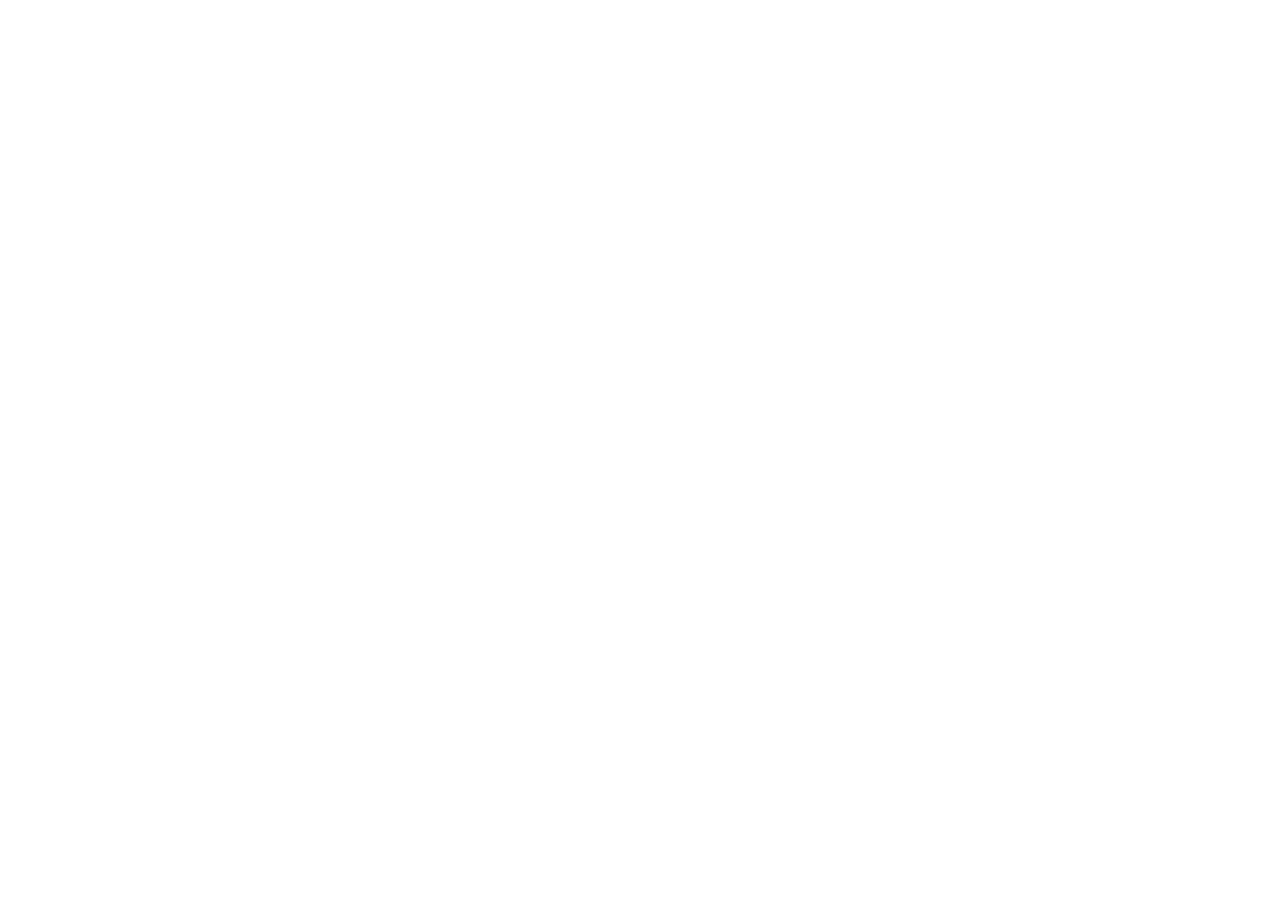
==== index.html @ d48bb102 "[Phase 1/Task 1] Scaffold ArenaOne booking system - file structure and stubs === TECHNICAL CHANGES =" ====
<!DOCTYPE html>
<html lang="en">
<head>
  <meta charset="utf-8">
  <meta name="viewport" content="width=device-width, initial-scale=1">
  <title>ArenaOne — Book your court</title>
  <link rel="preconnect" href="https://fonts.googleapis.com">
  <link rel="preconnect" href="https://fonts.gstatic.com" crossorigin>
  <link href="https://fonts.googleapis.com/css2?family=Archivo:wght@400;500;600;700;800;900&display=swap" rel="stylesheet">
  <link rel="stylesheet" href="css/base.css">
  <link rel="stylesheet" href="css/landing.css">
</head>
<body>
  <!-- Landing markup built in Phase 2 -->
  <script src="js/data.js"></script>
  <script src="js/landing.js"></script>
</body>
</html>
---- css/base.css ----
/* base.css — design tokens, reset, shared components (Phase 1) */
---- css/landing.css ----
/* landing.css — hero, timetable grid, chips, selection bar, mobile nav (Phase 2) */
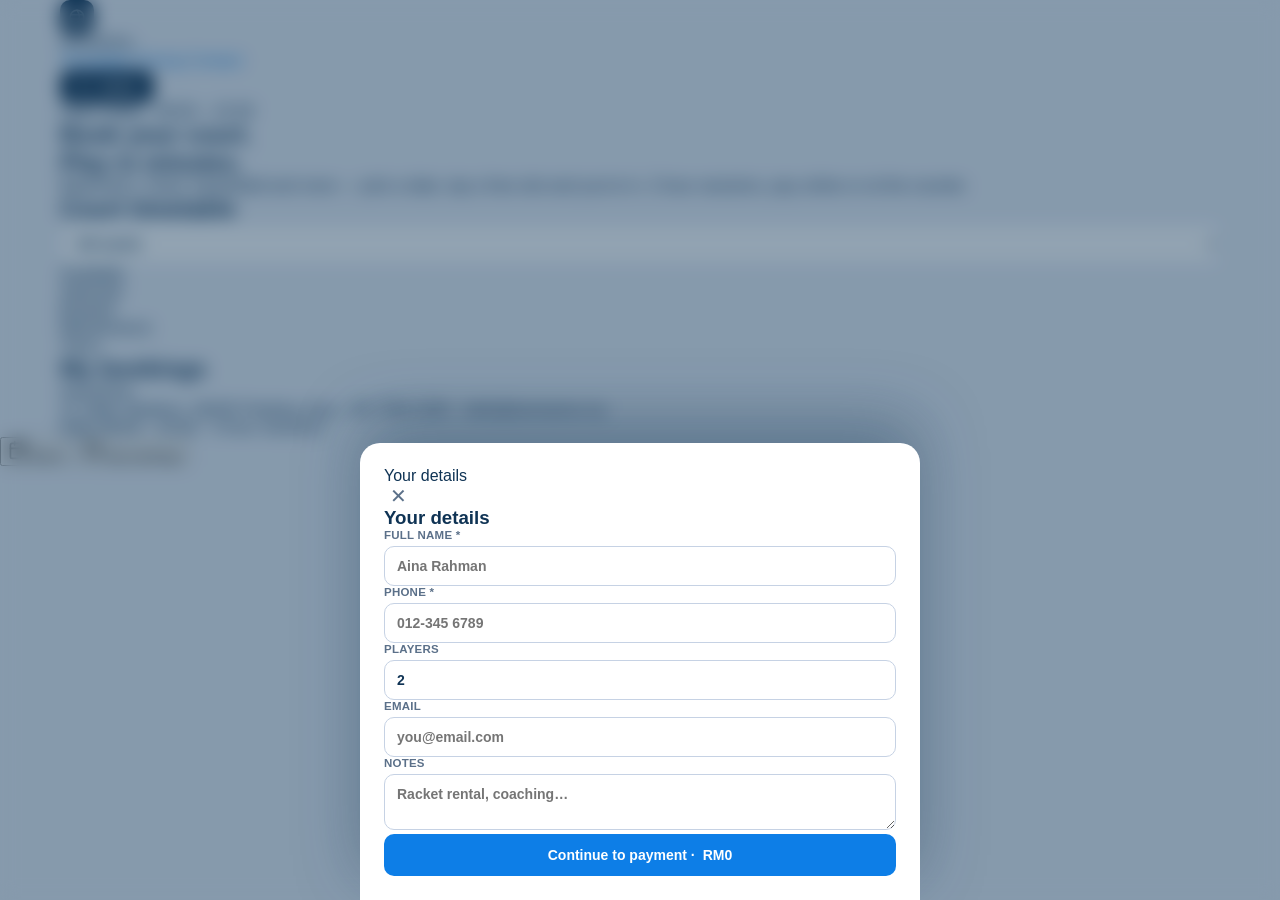
==== commit 452e94ba: "[Phase 2/Task 1] Build landing page markup === TECHNICAL CHANGES === - index.html: sticky header (lo" ====
--- a/index.html
+++ b/index.html
@@ -11,8 +11,175 @@
   <link rel="stylesheet" href="css/landing.css">
 </head>
 <body>
-  <!-- Landing markup built in Phase 2 -->
-  <script src="js/data.js"></script>
-  <script src="js/landing.js"></script>
+
+<div class="page" id="tab-book">
+
+  <!-- ============ HEADER ============ -->
+  <header class="site-header">
+    <div class="wrap header-inner">
+      <div class="brand">
+        <div class="logo-mark" style="width:34px;height:34px">
+          <svg width="18" height="18" viewBox="0 0 24 24" fill="none" stroke="#FFFFFF" stroke-width="2" stroke-linecap="round"><circle cx="12" cy="12" r="9"></circle><path d="M12 3a14 14 0 0 1 0 18M3.5 9h17M3.5 15h17"></path></svg>
+        </div>
+        <div class="brand-name" id="venueName">ArenaOne</div>
+      </div>
+      <nav class="desk-nav">
+        <a href="#timetable" class="nav-on">Timetable</a>
+        <a href="#timetable">Pricing</a>
+        <a href="#foot">Contact</a>
+      </nav>
+      <a class="btn btn-navy" href="admin.html">
+        <svg width="14" height="14" viewBox="0 0 24 24" fill="none" stroke="currentColor" stroke-width="2.2" stroke-linecap="round"><path d="M16 21v-2a4 4 0 0 0-4-4H7a4 4 0 0 0-4 4v2"></path><circle cx="9.5" cy="7" r="4"></circle><path d="M17 8l2 2 4-4" transform="translate(-2 2)"></path></svg>
+        Admin
+      </a>
+    </div>
+  </header>
+
+  <!-- ============ HERO ============ -->
+  <section class="hero">
+    <div class="wrap hero-inner">
+      <div class="hero-copy">
+        <div class="hero-badge"><span class="dot"></span> Open today · 08:00 – 22:00</div>
+        <h1>Book your court.<br>Play in minutes.</h1>
+        <p>Badminton, futsal, basketball and more — pick a date, tap a free slot and you're in. 2-hour sessions, pay online or at the counter.</p>
+      </div>
+      <div class="hero-stats" id="heroStats"><!-- filled by landing.js --></div>
+    </div>
+  </section>
+
+  <!-- ============ TIMETABLE ============ -->
+  <section id="timetable" class="timetable">
+    <div class="wrap">
+      <div class="tt-head">
+        <h2>Court timetable</h2>
+        <div class="tt-date" id="dateLabel"></div>
+      </div>
+
+      <div class="chips-row" id="dayChips"><!-- day chips by landing.js --></div>
+
+      <div class="filters">
+        <div class="chips-row wrap-chips" id="sportChips"><!-- sport chips by landing.js --></div>
+        <select class="select court-filter" id="courtFilter">
+          <option value="all">All courts</option>
+        </select>
+      </div>
+
+      <div class="legend">
+        <div class="lg"><span class="sw sw-avail"></span>Available</div>
+        <div class="lg"><span class="sw sw-sel"></span>Selected</div>
+        <div class="lg"><span class="sw sw-booked"></span>Booked</div>
+        <div class="lg"><span class="sw sw-maint"></span>Maintenance</div>
+        <div class="lg"><span class="sw sw-yours"></span>Yours</div>
+      </div>
+
+      <div class="grid-card">
+        <div class="grid-scroll" id="grid"><!-- timetable grid by landing.js --></div>
+      </div>
+    </div>
+  </section>
+
+  <!-- ============ MY BOOKINGS (mobile tab) ============ -->
+  <section class="my-bookings" id="tab-mine">
+    <div class="wrap narrow">
+      <h2>My bookings</h2>
+      <div id="myBookings"><!-- filled by landing.js --></div>
+      <div class="empty" id="myBookingsEmpty" hidden>No bookings yet — pick a slot in the Book tab.</div>
+    </div>
+  </section>
+
+  <!-- ============ FOOTER ============ -->
+  <footer id="foot" class="site-footer">
+    <div class="wrap footer-inner">
+      <div>
+        <div class="foot-name" id="footName">ArenaOne</div>
+        <div class="foot-addr">12 Jalan Stadium, 46200 Petaling Jaya · 03-7784 2200 · hello@arenaone.my</div>
+      </div>
+      <div class="foot-hours">Daily 08:00 – 22:00 · 2-hour sessions</div>
+    </div>
+  </footer>
+</div>
+
+<!-- ============ SELECTION BAR ============ -->
+<div class="sel-bar" id="selBar" hidden>
+  <div class="sel-summary" id="selSummary">0 slots · RM0</div>
+  <div class="sel-actions">
+    <button class="btn sel-clear" id="selClear">Clear</button>
+    <button class="btn sel-book" id="selBook">Book now</button>
+  </div>
+</div>
+
+<!-- ============ MOBILE BOTTOM NAV ============ -->
+<nav class="bottom-nav" id="landNav">
+  <button class="nav-item active" data-tab="book">
+    <svg width="20" height="20" viewBox="0 0 24 24" fill="none" stroke="currentColor" stroke-width="2" stroke-linecap="round" stroke-linejoin="round"><rect x="3" y="4" width="18" height="18" rx="2"></rect><path d="M16 2v4M8 2v4M3 10h18"></path></svg>
+    <span>Book</span>
+  </button>
+  <button class="nav-item" data-tab="mine">
+    <svg width="20" height="20" viewBox="0 0 24 24" fill="none" stroke="currentColor" stroke-width="2" stroke-linecap="round" stroke-linejoin="round"><path d="M4 6a2 2 0 0 1 2-2h12a2 2 0 0 1 2 2v3a2 2 0 0 0 0 6v3a2 2 0 0 1-2 2H6a2 2 0 0 1-2-2v-3a2 2 0 0 0 0-6z"></path></svg>
+    <span>My bookings</span>
+  </button>
+</nav>
+
+<!-- ============ BOOKING MODAL ============ -->
+<div class="modal-overlay sheet" id="bookingModal" hidden>
+  <div class="modal bottom-sheet" id="bookingSheet">
+    <div class="sheet-head">
+      <div class="steps">
+        <span class="step-dot" data-step="1"></span>
+        <span class="step-dot" data-step="2"></span>
+        <span class="step-dot" data-step="3"></span>
+        <span class="step-label" id="stepLabel">Your details</span>
+      </div>
+      <button class="modal-close" id="bookingClose">✕</button>
+    </div>
+
+    <!-- STEP 1 -->
+    <div class="book-step" id="bookStep1">
+      <h3>Your details</h3>
+      <p class="sub" id="step1Sub"></p>
+      <div class="sel-chips" id="selectedList"></div>
+      <div class="form-grid">
+        <div class="field span2"><label class="label">FULL NAME *</label><input class="input" id="fName" placeholder="Aina Rahman"></div>
+        <div class="field"><label class="label">PHONE *</label><input class="input" id="fPhone" placeholder="012-345 6789"></div>
+        <div class="field"><label class="label">PLAYERS</label><input class="input" id="fPlayers" type="number" min="1" max="22" value="2"></div>
+        <div class="field span2"><label class="label">EMAIL</label><input class="input" id="fEmail" placeholder="you@email.com"></div>
+        <div class="field span2"><label class="label">NOTES</label><textarea class="textarea" id="fNotes" rows="2" placeholder="Racket rental, coaching…"></textarea></div>
+      </div>
+      <div class="form-err" id="formErr" hidden></div>
+      <button class="btn btn-primary btn-block btn-lg" id="toPay">Continue to payment · <span id="selTotal1">RM0</span></button>
+    </div>
+
+    <!-- STEP 2 -->
+    <div class="book-step" id="bookStep2" hidden>
+      <h3>Payment</h3>
+      <p class="sub">Total <b id="selTotal2">RM0</b> — choose a method</p>
+      <div class="pay-methods" id="payMethods"></div>
+      <div class="pay-detail" id="payDetail"></div>
+      <div class="row-gap">
+        <button class="btn btn-ghost btn-back" id="payBack">Back</button>
+        <button class="btn btn-primary btn-block btn-lg" id="payDo">Pay <span id="selTotal3">RM0</span></button>
+      </div>
+    </div>
+
+    <!-- STEP 3 -->
+    <div class="book-step" id="bookStep3" hidden>
+      <div class="confirm">
+        <div class="confirm-tick">
+          <svg width="30" height="30" viewBox="0 0 24 24" fill="none" stroke="#FFFFFF" stroke-width="3" stroke-linecap="round" stroke-linejoin="round"><path d="M4 12.5l5 5L20 6.5"></path></svg>
+        </div>
+        <h3 id="confirmTitle">Booking confirmed!</h3>
+        <p class="sub">Ref <b id="lastRef"></b> · <span id="confirmDate"></span></p>
+        <div class="confirm-lines" id="lastBooked"></div>
+        <button class="btn btn-navy btn-block btn-lg" id="bookingDone">Done</button>
+      </div>
+    </div>
+  </div>
+</div>
+
+<!-- ============ TOAST ============ -->
+<div id="toastHost"></div>
+
+<script src="js/data.js"></script>
+<script src="js/landing.js"></script>
 </body>
 </html>
--- a/css/base.css
+++ b/css/base.css
@@ -1 +1,236 @@
-/* base.css — design tokens, reset, shared components (Phase 1) */
+/* ============================================================
+   base.css — ArenaOne design foundation
+   Tokens, reset, and shared components used by both pages.
+   Values lifted verbatim from the Claude Design prototype.
+   ============================================================ */
+
+:root {
+  --bg:        #EAEEF5;
+  --navy:      #0F3354;
+  --blue:      #0D7EE7;
+  --blue-hi:   #3D97EC;
+  --cream:     #FAF3E9;
+  --border:    #D9E3F2;
+  --border-2:  #C6D2E4;
+  --muted:     #5B7089;
+  --muted-2:   #9AA9BB;
+  --danger:    #FF2B23;
+  --gold:      #EBD883;
+  --white:     #FFFFFF;
+
+  --r-sm: 9px;
+  --r-md: 10px;
+  --r-lg: 14px;
+  --r-xl: 20px;
+  --r-pill: 999px;
+
+  --shadow-modal: 0 24px 64px rgba(15,51,84,.35);
+}
+
+/* ---------- reset ---------- */
+* { box-sizing: border-box; }
+
+html, body {
+  margin: 0;
+  padding: 0;
+  background: var(--bg);
+}
+
+body {
+  font-family: 'Archivo', sans-serif;
+  color: var(--navy);
+  -webkit-font-smoothing: antialiased;
+  text-rendering: optimizeLegibility;
+}
+
+a { color: var(--blue); text-decoration: none; }
+a:hover { color: var(--navy); }
+
+h1, h2, h3, p { margin: 0; }
+
+input, select, textarea, button { font-family: 'Archivo', sans-serif; }
+input:focus, select:focus, textarea:focus { outline: 2px solid var(--blue); outline-offset: 0; }
+
+::-webkit-scrollbar { height: 8px; width: 8px; }
+::-webkit-scrollbar-thumb { background: var(--border-2); border-radius: 4px; }
+
+/* ---------- animations ---------- */
+@keyframes popIn { from { opacity: 0; transform: translateY(14px) scale(.98); } to { opacity: 1; transform: none; } }
+@keyframes fadeIn { from { opacity: 0; } to { opacity: 1; } }
+@keyframes toastIn { from { opacity: 0; transform: translate(-50%, -12px); } to { opacity: 1; transform: translate(-50%, 0); } }
+
+/* ---------- layout helpers ---------- */
+.wrap { max-width: 1200px; margin: 0 auto; padding: 0 20px; }
+.hidden { display: none !important; }
+
+/* ---------- buttons ---------- */
+.btn {
+  display: inline-flex;
+  align-items: center;
+  gap: 8px;
+  border: none;
+  border-radius: var(--r-md);
+  font-family: 'Archivo', sans-serif;
+  font-weight: 700;
+  cursor: pointer;
+  transition: background .15s ease, border-color .15s ease, color .15s ease;
+}
+.btn-primary { background: var(--blue); color: var(--white); padding: 11px 18px; font-size: 13px; font-weight: 800; }
+.btn-primary:hover { background: var(--navy); }
+.btn-navy { background: var(--navy); color: var(--white); padding: 9px 16px; font-size: 13px; }
+.btn-navy:hover { background: var(--blue); }
+.btn-ghost { background: transparent; border: 1px solid var(--border-2); color: var(--navy); padding: 8px 12px; font-size: 12px; }
+.btn-ghost:hover { border-color: var(--blue); color: var(--blue); }
+.btn-danger { background: var(--white); border: 1px solid var(--border-2); color: var(--danger); padding: 8px 12px; font-size: 12px; }
+.btn-danger:hover { border-color: var(--danger); }
+.btn-block { width: 100%; justify-content: center; }
+.btn-lg { padding: 13px; font-size: 14px; }
+.btn[disabled] { opacity: .5; cursor: not-allowed; }
+
+/* ---------- cards ---------- */
+.card {
+  background: var(--white);
+  border: 1px solid var(--border);
+  border-radius: var(--r-lg);
+  padding: 18px;
+}
+
+/* ---------- form controls ---------- */
+.field { display: block; }
+.label {
+  font-size: 11.5px;
+  font-weight: 700;
+  color: var(--muted);
+  display: block;
+  margin-bottom: 5px;
+  letter-spacing: .02em;
+}
+.input, .select, .textarea {
+  width: 100%;
+  border: 1px solid var(--border-2);
+  border-radius: var(--r-md);
+  padding: 11px 12px;
+  font-size: 14px;
+  font-weight: 600;
+  color: var(--navy);
+  background: var(--white);
+}
+.select { cursor: pointer; }
+.textarea { resize: vertical; }
+
+/* ---------- chips ---------- */
+.chip {
+  border: 1px solid var(--border);
+  background: var(--white);
+  color: var(--muted);
+  border-radius: var(--r-pill);
+  padding: 8px 14px;
+  font-size: 13px;
+  font-weight: 700;
+  cursor: pointer;
+  white-space: nowrap;
+  transition: all .15s ease;
+}
+.chip:hover { border-color: var(--blue); color: var(--navy); }
+.chip.active { background: var(--navy); color: var(--white); border-color: var(--navy); }
+
+/* ---------- status badges ---------- */
+.badge {
+  display: inline-block;
+  border-radius: 8px;
+  padding: 4px 10px;
+  font-size: 11.5px;
+  font-weight: 800;
+  white-space: nowrap;
+}
+.badge-confirmed { background: #E4F0FC; color: var(--blue); }
+.badge-pending   { background: var(--cream); color: #9A7B12; }
+.badge-cancelled { background: #FCE8E7; color: var(--danger); }
+.badge-active    { background: #E4F0FC; color: var(--blue); }
+.badge-maint     { background: var(--cream); color: #9A7B12; }
+
+/* ---------- modal shell ---------- */
+.modal-overlay {
+  position: fixed;
+  inset: 0;
+  z-index: 100;
+  background: rgba(15,51,84,.45);
+  backdrop-filter: blur(9px);
+  -webkit-backdrop-filter: blur(9px);
+  display: flex;
+  padding: 20px;
+  animation: fadeIn .2s ease;
+}
+.modal-overlay.center { align-items: center; justify-content: center; }
+.modal-overlay.sheet { align-items: flex-end; justify-content: center; padding: 0; }
+
+.modal {
+  background: var(--white);
+  border-radius: var(--r-xl);
+  box-shadow: var(--shadow-modal);
+  width: 100%;
+  animation: popIn .25s ease;
+}
+.modal.glass {
+  background: rgba(255,255,255,.92);
+  border: 1px solid rgba(255,255,255,.6);
+  max-width: 380px;
+  padding: 28px;
+}
+.modal.bottom-sheet {
+  border-radius: var(--r-xl) var(--r-xl) 0 0;
+  box-shadow: 0 -24px 64px rgba(15,51,84,.35);
+  max-width: 560px;
+  max-height: 88vh;
+  overflow-y: auto;
+  padding: 24px;
+}
+.modal-close {
+  background: none;
+  border: none;
+  font-size: 20px;
+  color: var(--muted);
+  cursor: pointer;
+  line-height: 1;
+}
+
+/* ---------- toast ---------- */
+.toast {
+  position: fixed;
+  top: 18px;
+  left: 50%;
+  transform: translateX(-50%);
+  z-index: 200;
+  background: var(--navy);
+  color: var(--white);
+  border-radius: 12px;
+  padding: 12px 20px;
+  font-size: 13.5px;
+  font-weight: 700;
+  box-shadow: var(--shadow-modal);
+  display: flex;
+  align-items: center;
+  gap: 8px;
+  animation: toastIn .2s ease;
+}
+.toast .tick {
+  width: 18px; height: 18px;
+  border-radius: 50%;
+  background: var(--blue);
+  color: var(--white);
+  display: inline-flex;
+  align-items: center;
+  justify-content: center;
+  font-size: 11px;
+  flex: none;
+}
+
+/* ---------- brand logo mark ---------- */
+.logo-mark {
+  border-radius: var(--r-md);
+  background: var(--navy);
+  display: flex;
+  align-items: center;
+  justify-content: center;
+  flex: none;
+}
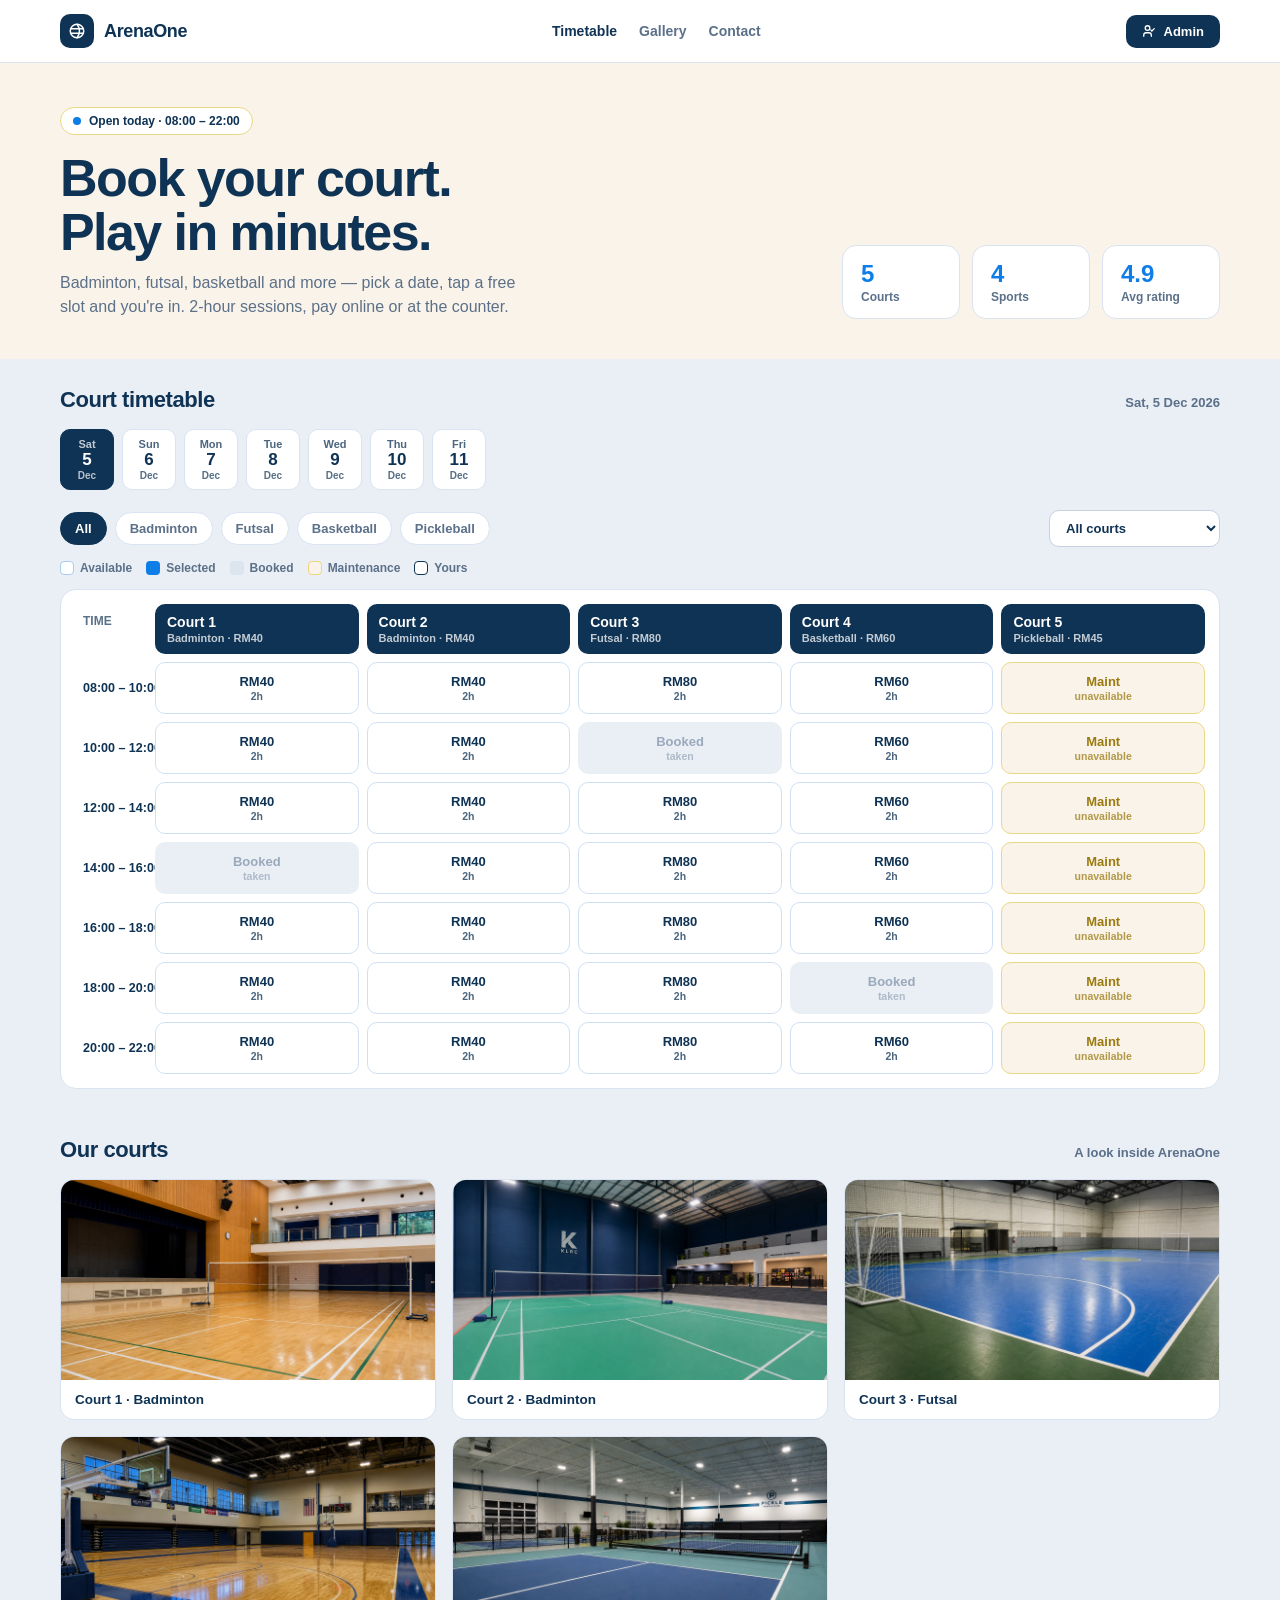
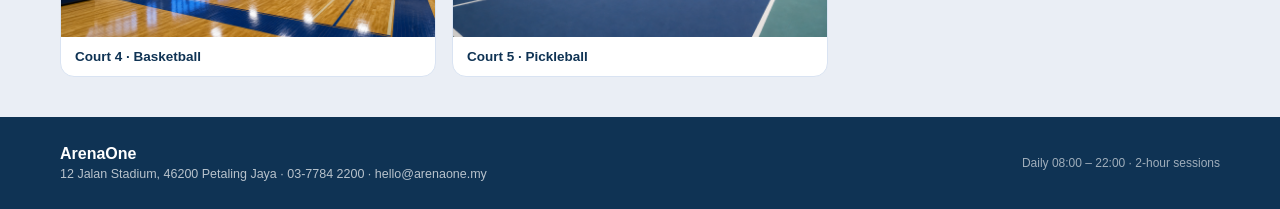
==== commit 9304c1a7: "[Phase 5/Task 4] Landing Gallery section + nav Pricing->Gallery === TECHNICAL CHANGES === - index.ht" ====
--- a/index.html
+++ b/index.html
@@ -25,8 +25,8 @@
       </div>
       <nav class="desk-nav">
         <a href="#timetable" class="nav-on">Timetable</a>
-        <a href="#timetable">Pricing</a>
-        <a href="#foot">Contact</a>
+        <a href="#gallery">Gallery</a>
+        <a href="#contact">Contact</a>
       </nav>
       <a class="btn btn-navy" href="admin.html">
         <svg width="14" height="14" viewBox="0 0 24 24" fill="none" stroke="currentColor" stroke-width="2.2" stroke-linecap="round"><path d="M16 21v-2a4 4 0 0 0-4-4H7a4 4 0 0 0-4 4v2"></path><circle cx="9.5" cy="7" r="4"></circle><path d="M17 8l2 2 4-4" transform="translate(-2 2)"></path></svg>
@@ -75,6 +75,17 @@
       <div class="grid-card">
         <div class="grid-scroll" id="grid"><!-- timetable grid by landing.js --></div>
       </div>
+    </div>
+  </section>
+
+  <!-- ============ GALLERY ============ -->
+  <section id="gallery" class="gallery">
+    <div class="wrap">
+      <div class="tt-head">
+        <h2>Our courts</h2>
+        <div class="tt-date">A look inside ArenaOne</div>
+      </div>
+      <div class="gallery-grid" id="galleryGrid"><!-- filled by landing.js --></div>
     </div>
   </section>
 
--- a/css/base.css
+++ b/css/base.css
@@ -30,6 +30,9 @@
 /* ---------- reset ---------- */
 * { box-sizing: border-box; }
 
+/* the hidden attribute must always win over class-level display rules */
+[hidden] { display: none !important; }
+
 html, body {
   margin: 0;
   padding: 0;
--- a/css/landing.css
+++ b/css/landing.css
@@ -1 +1,329 @@
-/* landing.css — hero, timetable grid, chips, selection bar, mobile nav (Phase 2) */
+/* ============================================================
+   landing.css — ArenaOne public booking page
+   ============================================================ */
+
+.page { min-height: 100vh; display: flex; flex-direction: column; }
+
+/* ---------- header ---------- */
+.site-header {
+  background: var(--white);
+  border-bottom: 1px solid var(--border);
+  position: sticky;
+  top: 0;
+  z-index: 40;
+}
+.header-inner {
+  padding: 14px 20px;
+  display: flex;
+  align-items: center;
+  gap: 16px;
+  justify-content: space-between;
+}
+.brand { display: flex; align-items: center; gap: 10px; }
+.brand-name { font-weight: 800; font-size: 18px; letter-spacing: -0.02em; }
+.desk-nav { display: flex; align-items: center; gap: 22px; }
+.desk-nav a { font-size: 14px; font-weight: 600; color: var(--muted); }
+.desk-nav a.nav-on { color: var(--navy); }
+.desk-nav a:hover { color: var(--navy); }
+
+/* ---------- hero ---------- */
+.hero { background: var(--cream); }
+.hero-inner {
+  padding: 44px 20px 40px;
+  display: flex;
+  flex-wrap: wrap;
+  gap: 28px;
+  align-items: flex-end;
+  justify-content: space-between;
+}
+.hero-copy { max-width: 640px; }
+.hero-badge {
+  display: inline-flex;
+  align-items: center;
+  gap: 8px;
+  background: var(--white);
+  border: 1px solid var(--gold);
+  border-radius: var(--r-pill);
+  padding: 6px 12px;
+  font-size: 12px;
+  font-weight: 700;
+  color: var(--navy);
+  margin-bottom: 16px;
+}
+.hero-badge .dot { width: 8px; height: 8px; border-radius: 50%; background: var(--blue); display: inline-block; }
+.hero-copy h1 {
+  margin: 0 0 12px;
+  font-size: clamp(30px, 4.5vw, 52px);
+  line-height: 1.04;
+  font-weight: 900;
+  letter-spacing: -0.03em;
+}
+.hero-copy p { font-size: 16px; line-height: 1.5; color: var(--muted); max-width: 460px; }
+.hero-stats { display: flex; gap: 12px; flex-wrap: wrap; }
+.stat-card {
+  background: var(--white);
+  border: 1px solid var(--border);
+  border-radius: var(--r-lg);
+  padding: 14px 18px;
+  min-width: 118px;
+}
+.stat-card .v { font-size: 24px; font-weight: 800; color: var(--blue); }
+.stat-card .l { font-size: 12px; font-weight: 600; color: var(--muted); margin-top: 2px; }
+
+/* ---------- timetable ---------- */
+.timetable { flex: 1; }
+.timetable .wrap { padding: 28px 20px 40px; }
+.tt-head {
+  display: flex;
+  align-items: baseline;
+  justify-content: space-between;
+  gap: 12px;
+  flex-wrap: wrap;
+  margin-bottom: 16px;
+}
+.tt-head h2 { font-size: 22px; font-weight: 800; letter-spacing: -0.02em; }
+.tt-date { font-size: 13px; font-weight: 600; color: var(--muted); }
+
+.chips-row { display: flex; gap: 8px; overflow-x: auto; padding-bottom: 6px; margin-bottom: 14px; }
+.chips-row.wrap-chips { flex-wrap: wrap; overflow: visible; margin-bottom: 0; padding-bottom: 0; }
+
+/* day chip (3-line) */
+.day-chip {
+  border: 1px solid var(--border);
+  background: var(--white);
+  color: var(--navy);
+  border-radius: var(--r-md);
+  padding: 8px 12px;
+  min-width: 54px;
+  text-align: center;
+  cursor: pointer;
+  flex: none;
+  transition: all .15s ease;
+}
+.day-chip:hover { border-color: var(--blue); }
+.day-chip.active { background: var(--navy); color: var(--white); border-color: var(--navy); }
+.day-chip .dow { font-size: 11px; font-weight: 700; opacity: .75; display: block; }
+.day-chip .dom { font-size: 17px; font-weight: 800; display: block; }
+.day-chip .mon { font-size: 10px; font-weight: 600; opacity: .7; display: block; }
+
+.filters { display: flex; gap: 10px; flex-wrap: wrap; align-items: center; margin-bottom: 14px; }
+.court-filter { width: auto; margin-left: auto; padding: 9px 12px; font-size: 13px; }
+
+.legend { display: flex; gap: 14px; flex-wrap: wrap; margin-bottom: 14px; }
+.legend .lg { display: flex; align-items: center; gap: 6px; font-size: 12px; font-weight: 600; color: var(--muted); }
+.legend .sw { width: 14px; height: 14px; border-radius: 4px; display: inline-block; }
+.sw-avail  { background: var(--white); border: 1.5px solid #A9CBF0; }
+.sw-sel    { background: var(--blue); }
+.sw-booked { background: #DCE4EF; }
+.sw-maint  { background: var(--cream); border: 1.5px solid var(--gold); }
+.sw-yours  { background: var(--white); border: 1.5px solid var(--navy); }
+
+/* grid */
+.grid-card { background: var(--white); border: 1px solid var(--border); border-radius: 16px; padding: 14px; overflow-x: auto; }
+.grid-inner { min-width: max-content; display: flex; flex-direction: column; gap: 8px; }
+.grid-row { display: grid; grid-template-columns: var(--cols); gap: 8px; align-items: stretch; }
+.grid-corner { padding: 10px 8px; font-size: 12px; font-weight: 700; color: var(--muted); }
+.court-head {
+  background: var(--navy);
+  color: var(--white);
+  border-radius: var(--r-md);
+  padding: 10px 12px;
+}
+.court-head .ch-label { font-size: 14px; font-weight: 800; }
+.court-head .ch-sub { font-size: 11px; font-weight: 600; opacity: .75; margin-top: 2px; }
+.time-cell { padding: 12px 8px; font-size: 12.5px; font-weight: 700; color: var(--navy); white-space: nowrap; display: flex; align-items: center; }
+
+.slot {
+  border-radius: var(--r-md);
+  padding: 11px 10px;
+  font-family: 'Archivo', sans-serif;
+  cursor: pointer;
+  text-align: center;
+  transition: all .12s ease;
+  border: 1px solid transparent;
+}
+.slot .st { font-size: 13px; font-weight: 800; display: block; }
+.slot .ssub { font-size: 10.5px; font-weight: 600; opacity: .75; display: block; margin-top: 1px; }
+.slot-avail { background: var(--white); border-color: #CFE0F5; color: var(--navy); }
+.slot-avail:hover { border-color: var(--blue); background: #F3F8FE; }
+.slot-selected { background: var(--blue); border-color: var(--blue); color: var(--white); }
+.slot-selected:hover { background: var(--blue-hi); }
+.slot-booked { background: #EAEEF5; color: var(--muted-2); cursor: not-allowed; }
+.slot-maint { background: var(--cream); color: #9A7B12; cursor: not-allowed; border-color: var(--gold); }
+.slot-yours { background: var(--white); border-color: var(--navy); color: var(--navy); }
+
+/* ---------- gallery ---------- */
+.gallery .wrap { padding: 8px 20px 40px; }
+.gallery-grid { display: grid; grid-template-columns: repeat(3, 1fr); gap: 16px; }
+.gallery-card { border-radius: var(--r-lg); overflow: hidden; border: 1px solid var(--border); background: var(--white); }
+.gallery-card img { width: 100%; height: 200px; object-fit: cover; display: block; background: var(--bg); }
+.gallery-card .gc-cap { padding: 12px 14px; font-size: 13.5px; font-weight: 800; color: var(--navy); }
+
+/* smooth in-page nav with sticky-header offset */
+html { scroll-behavior: smooth; }
+#timetable, #gallery, #contact { scroll-margin-top: 76px; }
+
+/* ---------- my bookings ---------- */
+.my-bookings { display: none; }
+.my-bookings .wrap.narrow { max-width: 640px; padding: 24px 20px 40px; }
+.my-bookings h2 { font-size: 20px; font-weight: 800; margin-bottom: 14px; }
+.mb-list { display: flex; flex-direction: column; gap: 10px; }
+.mb-card {
+  background: var(--white);
+  border: 1px solid var(--border);
+  border-radius: var(--r-lg);
+  padding: 14px 16px;
+  display: flex;
+  align-items: center;
+  gap: 12px;
+  justify-content: space-between;
+}
+.mb-card .mb-court { font-size: 14px; font-weight: 800; }
+.mb-card .mb-when { font-size: 12px; font-weight: 600; color: var(--muted); margin-top: 2px; }
+.mb-card .mb-ref { font-size: 11px; font-weight: 600; color: var(--muted-2); margin-top: 2px; }
+.mb-card .mb-right { text-align: right; }
+.mb-card .mb-amount { font-size: 13px; font-weight: 800; margin-top: 6px; }
+.empty {
+  background: var(--white);
+  border: 1px dashed var(--border-2);
+  border-radius: var(--r-lg);
+  padding: 28px;
+  text-align: center;
+  color: var(--muted);
+  font-size: 13px;
+  font-weight: 600;
+}
+
+/* ---------- footer ---------- */
+.site-footer { background: var(--navy); color: var(--white); }
+.footer-inner { padding: 28px 20px; display: flex; flex-wrap: wrap; gap: 18px; justify-content: space-between; align-items: center; }
+.foot-name { font-weight: 800; font-size: 16px; }
+.foot-addr { font-size: 12.5px; opacity: .7; margin-top: 4px; }
+.foot-hours { font-size: 12px; opacity: .6; }
+
+/* ---------- selection bar ---------- */
+.sel-bar {
+  position: fixed;
+  left: 50%;
+  bottom: 22px;
+  transform: translateX(-50%);
+  z-index: 60;
+  background: var(--navy);
+  color: var(--white);
+  border-radius: 14px;
+  box-shadow: 0 16px 40px rgba(15,51,84,.35);
+  padding: 12px 16px;
+  display: flex;
+  align-items: center;
+  gap: 18px;
+  max-width: calc(100% - 32px);
+}
+.sel-summary { font-size: 13.5px; font-weight: 700; white-space: nowrap; }
+.sel-actions { display: flex; gap: 8px; }
+.sel-clear { background: transparent; border: 1px solid rgba(255,255,255,.35); color: var(--white); padding: 9px 14px; font-size: 13px; }
+.sel-clear:hover { border-color: var(--white); }
+.sel-book { background: var(--blue); border: none; color: var(--white); padding: 9px 18px; font-size: 13px; font-weight: 800; }
+.sel-book:hover { background: var(--blue-hi); }
+
+/* ---------- mobile bottom nav ---------- */
+.bottom-nav {
+  display: none;
+  position: fixed;
+  bottom: 0; left: 0; right: 0;
+  z-index: 50;
+  background: var(--white);
+  border-top: 1px solid var(--border);
+  padding: 6px 0;
+}
+.bottom-nav .nav-item {
+  flex: 1;
+  background: none;
+  border: none;
+  color: var(--muted);
+  display: flex;
+  flex-direction: column;
+  align-items: center;
+  gap: 2px;
+  padding: 6px 0;
+  cursor: pointer;
+  font-family: 'Archivo', sans-serif;
+}
+.bottom-nav .nav-item span { font-size: 10px; font-weight: 700; }
+.bottom-nav .nav-item.active { color: var(--blue); }
+
+/* ---------- booking modal ---------- */
+.sheet-head { display: flex; justify-content: space-between; align-items: center; margin-bottom: 16px; }
+.steps { display: flex; gap: 6px; align-items: center; }
+.step-dot { width: 8px; height: 8px; border-radius: 50%; background: var(--border-2); display: inline-block; }
+.step-dot.on { background: var(--blue); }
+.step-label { font-size: 12px; font-weight: 700; color: var(--muted); margin-left: 6px; }
+.book-step h3 { font-size: 20px; font-weight: 800; margin-bottom: 4px; }
+.book-step .sub { font-size: 13px; color: var(--muted); font-weight: 600; margin-bottom: 14px; }
+.sel-chips { display: flex; flex-wrap: wrap; gap: 6px; margin-bottom: 16px; }
+.sel-chips .sc { background: var(--bg); border-radius: 8px; padding: 6px 10px; font-size: 12px; font-weight: 700; color: var(--navy); }
+.form-grid { display: grid; grid-template-columns: 1fr 1fr; gap: 12px; }
+.form-grid .span2 { grid-column: 1 / -1; }
+.form-err { color: var(--danger); font-size: 12.5px; font-weight: 700; margin-top: 12px; }
+
+.pay-methods { display: flex; flex-direction: column; gap: 8px; margin-bottom: 14px; }
+.pay-method {
+  display: flex;
+  align-items: center;
+  gap: 12px;
+  width: 100%;
+  text-align: left;
+  background: var(--white);
+  border: 1px solid var(--border-2);
+  border-radius: var(--r-md);
+  padding: 12px 14px;
+  cursor: pointer;
+  font-family: 'Archivo', sans-serif;
+  transition: all .12s ease;
+}
+.pay-method:hover { border-color: var(--blue); }
+.pay-method.on { border-color: var(--blue); background: #F3F8FE; }
+.pay-method .pdot { width: 18px; height: 18px; border-radius: 50%; border: 2px solid var(--border-2); flex: none; }
+.pay-method.on .pdot { border-color: var(--blue); background: var(--blue); box-shadow: inset 0 0 0 3px var(--white); }
+.pay-method .pname { font-size: 13.5px; font-weight: 800; display: block; }
+.pay-method .pdesc { font-size: 11.5px; font-weight: 600; opacity: .7; display: block; margin-top: 1px; }
+
+.pay-detail:not(:empty) { margin-bottom: 14px; }
+.card-grid { display: grid; grid-template-columns: 2fr 1fr 1fr; gap: 10px; }
+.card-grid .span-all { grid-column: 1 / -1; }
+.qr-box { border: 1px dashed var(--border-2); border-radius: 12px; padding: 18px; text-align: center; }
+.qr-code { width: 96px; height: 96px; margin: 0 auto 8px; border-radius: 12px; background: var(--bg); display: flex; align-items: center; justify-content: center; font-size: 11px; font-weight: 700; color: var(--muted); }
+.qr-note, .venue-note { font-size: 12.5px; font-weight: 600; color: var(--muted); line-height: 1.5; }
+.venue-note { background: var(--cream); border: 1px solid var(--gold); border-radius: 12px; padding: 14px; color: var(--navy); }
+
+.row-gap { display: flex; gap: 10px; }
+.btn-back { flex: none; }
+
+.confirm { text-align: center; padding: 8px 0 4px; }
+.confirm-tick { width: 64px; height: 64px; border-radius: 50%; background: var(--blue); margin: 0 auto 14px; display: flex; align-items: center; justify-content: center; }
+.confirm h3 { font-size: 22px; font-weight: 800; margin-bottom: 6px; }
+.confirm-lines { background: var(--bg); border-radius: 12px; padding: 14px; text-align: left; margin-bottom: 16px; }
+.confirm-lines .cl { display: flex; justify-content: space-between; font-size: 13px; font-weight: 700; padding: 4px 0; }
+.confirm-lines .cl .price { color: var(--blue); }
+.confirm-lines .cl.total { font-size: 14px; font-weight: 800; border-top: 1px solid var(--border-2); margin-top: 8px; padding-top: 8px; }
+
+/* ============================================================
+   RESPONSIVE — mobile <=768px
+   ============================================================ */
+@media (max-width: 768px) {
+  .desk-nav { display: none; }
+  .bottom-nav { display: flex; }
+  .page { padding-bottom: 72px; }        /* room for bottom nav */
+  .sel-bar { bottom: 78px; }             /* sit above bottom nav */
+
+  .hero-inner { padding: 28px 20px 24px; align-items: flex-start; }
+  .hero-stats { width: 100%; }
+  .stat-card { flex: 1; min-width: 0; padding: 12px 14px; }
+
+  .my-bookings { display: none; }
+  body.show-mine .hero, body.show-mine .timetable, body.show-mine .site-footer { display: none; }
+  body.show-mine .my-bookings { display: block; }
+
+  .form-grid { grid-template-columns: 1fr; }
+  .card-grid { grid-template-columns: 1fr 1fr; }
+  .gallery-grid { grid-template-columns: 1fr; }
+}
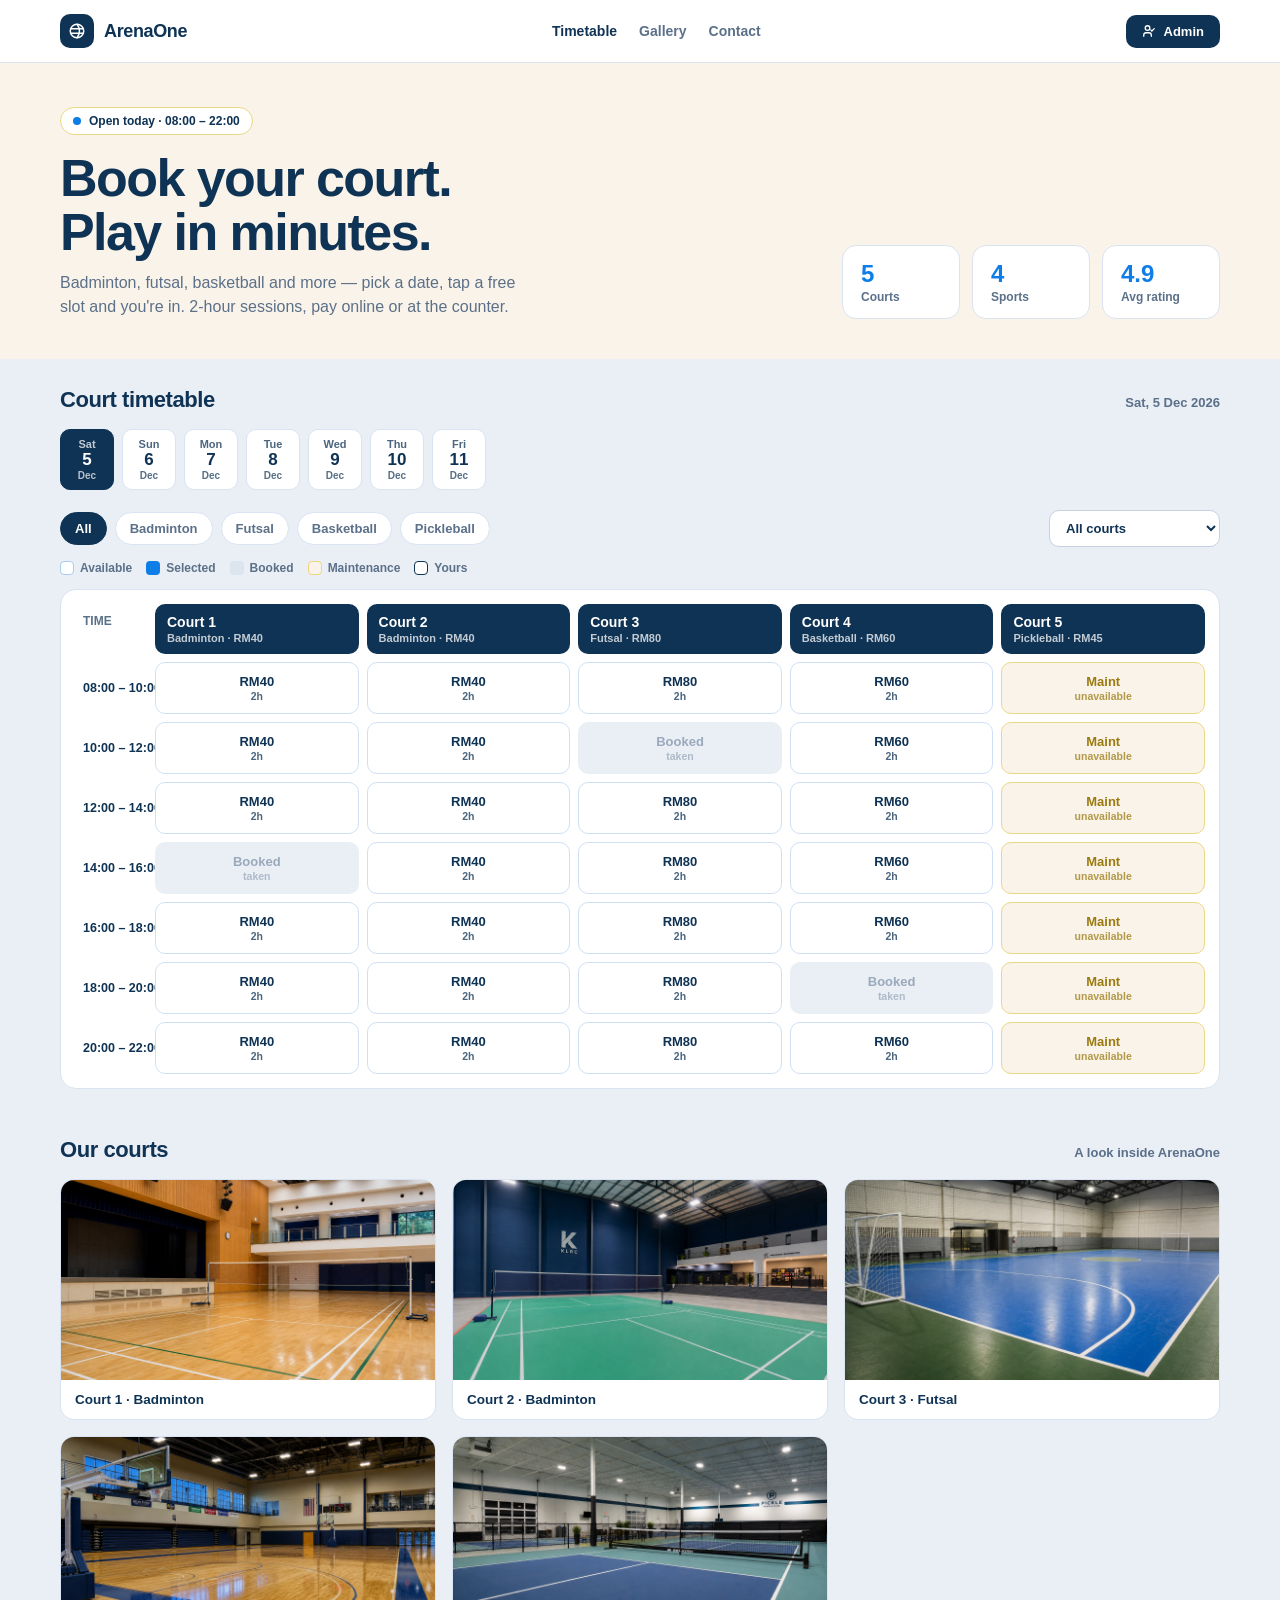
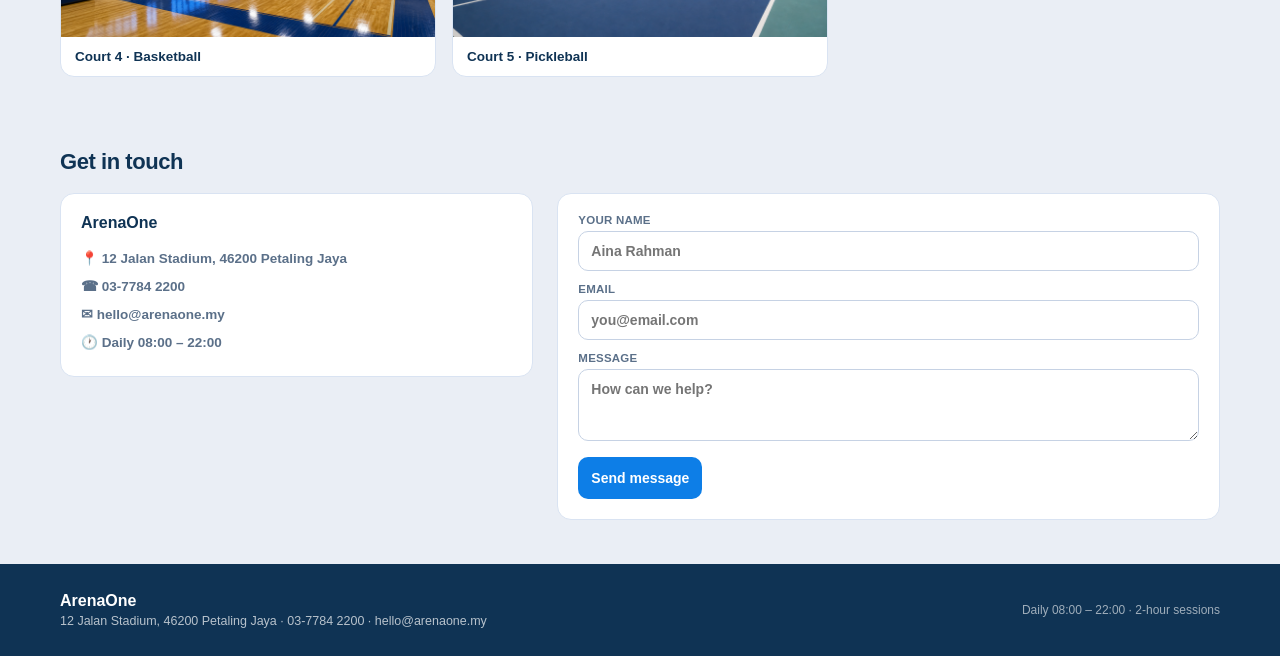
==== commit 584a1913: "[Phase 5/Task 5] Landing Contact section + functional nav === TECHNICAL CHANGES === - index.html: ne" ====
--- a/index.html
+++ b/index.html
@@ -98,6 +98,31 @@
     </div>
   </section>
 
+  <!-- ============ CONTACT ============ -->
+  <section id="contact" class="contact">
+    <div class="wrap">
+      <h2>Get in touch</h2>
+      <div class="contact-grid">
+        <div class="contact-info">
+          <div class="ci-name">ArenaOne</div>
+          <div class="ci-row">📍 12 Jalan Stadium, 46200 Petaling Jaya</div>
+          <div class="ci-row">☎ 03-7784 2200</div>
+          <div class="ci-row">✉ hello@arenaone.my</div>
+          <div class="ci-row">🕐 Daily 08:00 – 22:00</div>
+        </div>
+        <div class="contact-form">
+          <label class="label">YOUR NAME</label>
+          <input class="input" id="ctName" placeholder="Aina Rahman">
+          <label class="label">EMAIL</label>
+          <input class="input" id="ctEmail" placeholder="you@email.com">
+          <label class="label">MESSAGE</label>
+          <textarea class="textarea" id="ctMsg" rows="3" placeholder="How can we help?"></textarea>
+          <button type="button" class="btn btn-primary btn-lg" id="contactSend">Send message</button>
+        </div>
+      </div>
+    </div>
+  </section>
+
   <!-- ============ FOOTER ============ -->
   <footer id="foot" class="site-footer">
     <div class="wrap footer-inner">
--- a/css/landing.css
+++ b/css/landing.css
@@ -193,6 +193,19 @@
   font-size: 13px;
   font-weight: 600;
 }
+
+/* ---------- contact ---------- */
+.contact { flex: none; }
+.contact .wrap { padding: 32px 20px 44px; }
+.contact h2 { font-size: 22px; font-weight: 800; letter-spacing: -0.02em; margin-bottom: 18px; }
+.contact-grid { display: grid; grid-template-columns: 1fr 1.4fr; gap: 24px; align-items: start; }
+.contact-info, .contact-form { background: var(--white); border: 1px solid var(--border); border-radius: var(--r-lg); padding: 20px; }
+.ci-name { font-size: 16px; font-weight: 800; margin-bottom: 12px; }
+.ci-row { font-size: 13.5px; font-weight: 600; color: var(--muted); padding: 6px 0; }
+.contact-form { display: flex; flex-direction: column; }
+.contact-form .label { margin-top: 12px; }
+.contact-form .label:first-child { margin-top: 0; }
+.contact-form .btn { margin-top: 16px; align-self: flex-start; }
 
 /* ---------- footer ---------- */
 .site-footer { background: var(--navy); color: var(--white); }
@@ -320,10 +333,11 @@
   .stat-card { flex: 1; min-width: 0; padding: 12px 14px; }
 
   .my-bookings { display: none; }
-  body.show-mine .hero, body.show-mine .timetable, body.show-mine .site-footer { display: none; }
+  body.show-mine .hero, body.show-mine .timetable, body.show-mine .gallery, body.show-mine .contact, body.show-mine .site-footer { display: none; }
   body.show-mine .my-bookings { display: block; }
 
   .form-grid { grid-template-columns: 1fr; }
   .card-grid { grid-template-columns: 1fr 1fr; }
   .gallery-grid { grid-template-columns: 1fr; }
-}
+  .contact-grid { grid-template-columns: 1fr; }
+}
